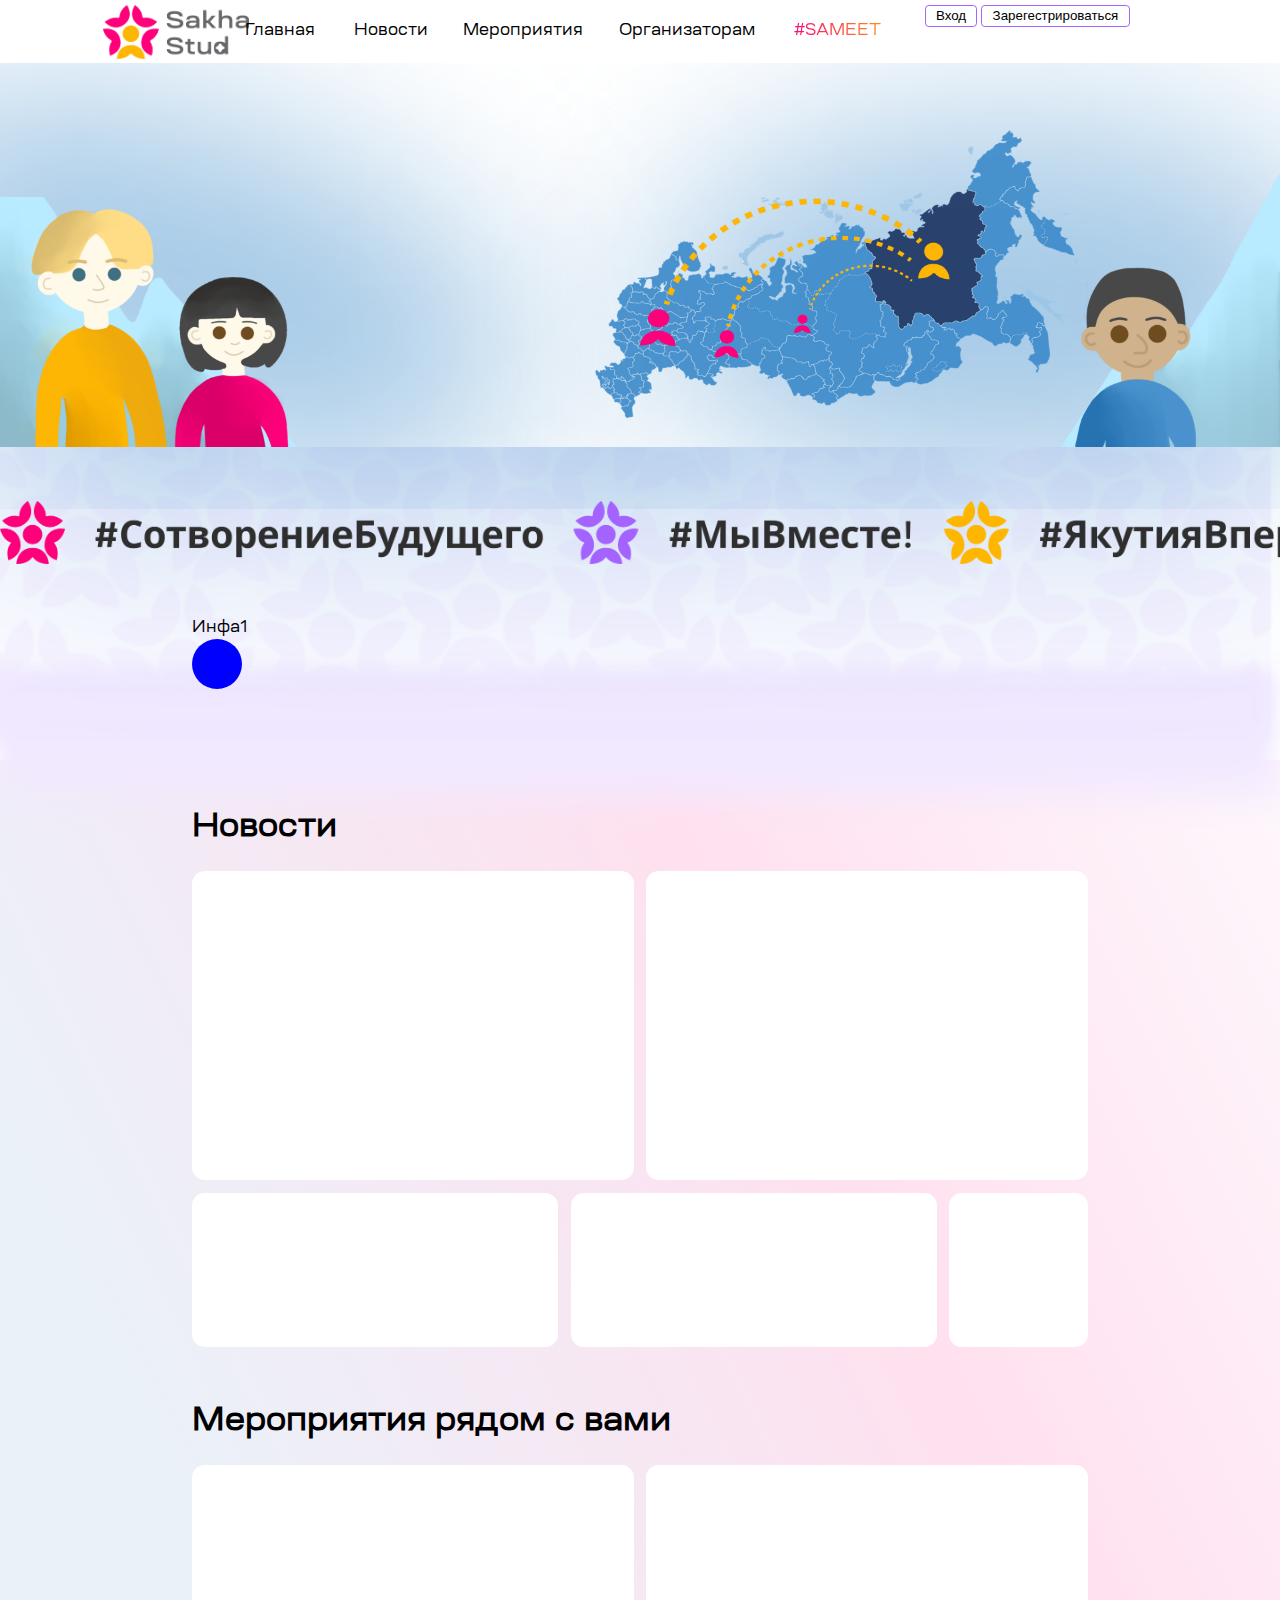
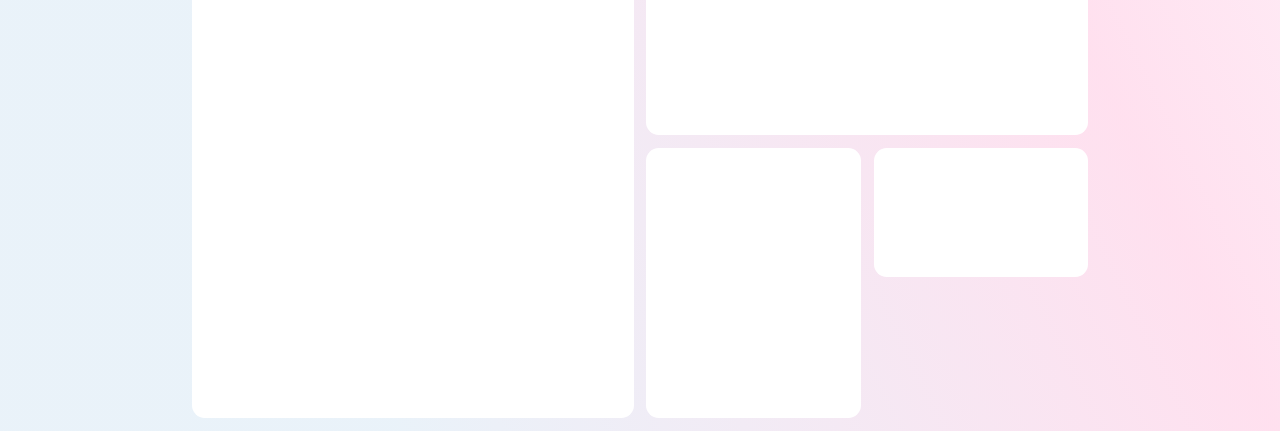
==== index.html @ ff9d755b "Add files via upload" ====
<!DOCTYPE html>
<html>
<head>
	<meta charset="utf-8">
	<meta name="viewport" content="width=device-width, initial-scale=1">
	<title>SakhaStud.ykt</title>
	<link rel="stylesheet" type="text/css" href="site.css">
</head>
<body>



<!-- Шапка -->
	<header class="header">
		<div class="headWrapper">
			<div></div>
			<img class="logo " src="imgs\Logo.png" alt="">

			<a href="#main" class=""><p>Главная</p></a>
			<a href="#news" class=""><p>Новости</p></a>
			<a href="#events" class=""><p>Мероприятия</p></a>
			<a href="#4organisators" class=""><p>Организаторам</p></a>
			<p class="hsh">#SAMEET</p>

			<div style="50%">
				<a href="login.html"><button>Вход</button></a>
				<a href="registration.html"><button>Зарегестрироваться</button></a>	
			</div>
			<div></div>
		</div>
	</header>

<!-- Тело -->
	<main id="main">
		<img class="back" src="imgs/back.png" alt="">

		<div class="mainImg"></div>
		<div class="imgCont"><img class="runningStroke" src="imgs/rStroke.png" /></div>

		<div class="container ">
			<div class=" threeInfo">
				<div style="display: block;" class="theInfo">
					<div class="prev" style="display: none;"></div>
					Инфа1 
					<div class="next"></div>
				</div>
				<div style="display: none;" class="theInfo">
					<div class="prev"></div>
					Инфа2
					<div class="next"></div>
				</div>
				<div style="display: none;" class="theInfo">
					<div class="prev"></div>
					Инфа3
					<div class="next" style="display: none;"></div>
				</div>
			</div>

			<div class="Block" id="news">
				<h1>Новости</h1>
				<div class="newsWrapper">
					<div class="news n1 "></div>
					<div class="news n2 "></div>
					<div class="news n3 "></div>
					<div class="news n4 "></div>
					<div class="news n5 "></div>
				</div>
			</div>

			<div class="Block" id="events">
				<h1>Мероприятия рядом с вами</h1>
				<div class="eventsWrapper">
					<div class="event e1 "></div>
					<div class="event e2 "></div>
					<div class="event e3 "></div>
					<div class="event e4 "></div>
				</div>
			</div>
		</div>
	</main>


<script src="site.js"></script>
</body>
</html>
---- site.css ----
*{
	box-sizing: border-box;
}

body{
	margin: 0;
	overflow-x: hidden;
	font-family: Ruberoid;
	background: linear-gradient(63.73deg, rgba(78, 149, 207, 0.12) 17.4%, rgba(254, 1, 122, 0.12) 55.91%, rgba(242, 232, 255, 0.12) 89.13%);
}

a{
	text-decoration: none; 
	color: black;
}
a:hover{
	text-decoration: underline;
}

button{
	border-style: none;
	background: none;
	border: 0.1vw solid #A464FF;
	border-radius: 0.3vw;
	transition: 0.5s;
	padding-left: 0.8vw;
	padding-right: 0.8vw;
	padding-top: 0.2vw;
	padding-bottom: 0.2vw;
}
button:hover{
	background: #A464FF;
	color: white;
}

/* Контейнер */
.container{
	width: 70vw;

	margin: 0 auto;;
}

/* Шапка */
.header{
	width: 100%;
	height: 7vh;

	z-index: 10;
	position: fixed;
	top: 0;
	left: 0;
	background: white;
}

.headWrapper{
	height: 100%;
	width: 100%;
	display: grid;
	grid-template-columns: auto 8.4vw 5.8vw 5.8vw 9.5vw 11vw 7.5vw 19.7vw auto;
	gap: 0 2.7vw;
	align-content: center;
}

.logo{
	height: 6vh;

	margin-top: auto;
	margin-bottom: auto;
}

.hsh{
	background: linear-gradient(89.92deg, #FB047C -7.2%, #FDB603 121.45%);
	color: transparent;
	-webkit-background-clip: text;
}

/* Тело */
.back{
	z-index: -10; 
	position: absolute; top: 0; 
	width: 100%; 
	box-shadow: 0 4vh 4vh #F2E9FF;
}

.mainImg{
	height: 30vw;
	width: 100%;
	background-image: url("imgs/mainImg.png");
	background-size: 100% 100%;
	box-shadow: 0 1vh 30vh #4F96D0;
}

@keyframes runningstroke{
	from {
		margin-left: -86.8vw;
	}
	to {
		margin-left: 0;
	}
}
.runningStroke{
	height: 100%;
	animation: runningstroke infinite 14s linear;
	z-index: 1;
}
.imgCont{
	overflow: hidden;
	width: 100%;
	height: 7vh;
	margin-top: 6vh;
	margin-bottom: 6vh;
}

main{
	margin-top: 7vh;
	padding-bottom: 10vh;
}

.threeInfo{
	height: 15vh;
	width: 100%;
	margin-right: auto;
	margin-left: auto;
}

.theInfo{
	height: 100%;
	width: 100%;
}

.next, .prev{
	height: 50px;
	width: 50px;
	border-radius: 25px;
	background: salmon;
}
.next{
	background: blue;
}
.prev{
	background: red;
}

.Block{
	width: 100%;
	height: 60vh;
	margin-top: 6vh;
}

.newsWrapper{
	height: 100%;
	width: 100%;
	display: grid;
	grid-template-columns: repeat(12, 1fr);
	grid-template-rows: 60% 30%;
	gap: 1vw 1vw;
	padding-bottom: 2vw;
}
.news{
	height: 100%;
	width: 100%;
	border-radius: 1vw;
	background: white;
}
.n1{
	grid-column: 1 / span 6;
	grid-row: 1 / 2;
}
.n2{
	grid-column: 7 / span 6;
	grid-row: 1 / 2;
}
.n3{
	grid-column: 1 / span 5;
	grid-row: 2 / 3;
}
.n4{
	grid-column: 6 / span 5;
	grid-row: 2 / 3;
}
.n5{
	grid-column: 11 / span 2;
	grid-row: 2 / 3;
}

.eventsWrapper{
	height: 100%;
	width: 100%;
	display: grid;
	grid-template-columns: repeat(4, 1fr);
	grid-template-rows: repeat(4, 25%);
	gap: 1vw 1vw;
	padding-bottom: 2vw;
}
.event{
	height: 100%;
	width: 100%;
	border-radius: 1vw;
	background: white;
}
.e1{
	grid-column: 1 / span 2;
	grid-row: 1 / 5;
}
.e2{
	grid-column: 3 / span 2;
	grid-row: 1 / 3;
}

.e3{
	grid-column: 3 / span 1;
	grid-row: 3 / 5;
}
.e4{
	grid-column: 4 / span 1;
	grid-row: 3 / 4;
}




/* Поиск людей */
.box4swap{
	margin: 0 auto;
	width: 20vw;
}

.swapBoxes{
	height: 40vh;
	width: 20vw;

	position: absolute;
	left: auto;
	right: auto;

	cursor: grab;
}

.like, .dislike {
	height: 100vh;
	width: 50vw;

	width: auto;
	position: absolute;
}

.like{
	right: 0;
}

.dislike{
	left: 0;
}

@font-face {
	font-family: "Ruberoid";
	src: url(fonts/Ruberoid-Regular.ttf);
}
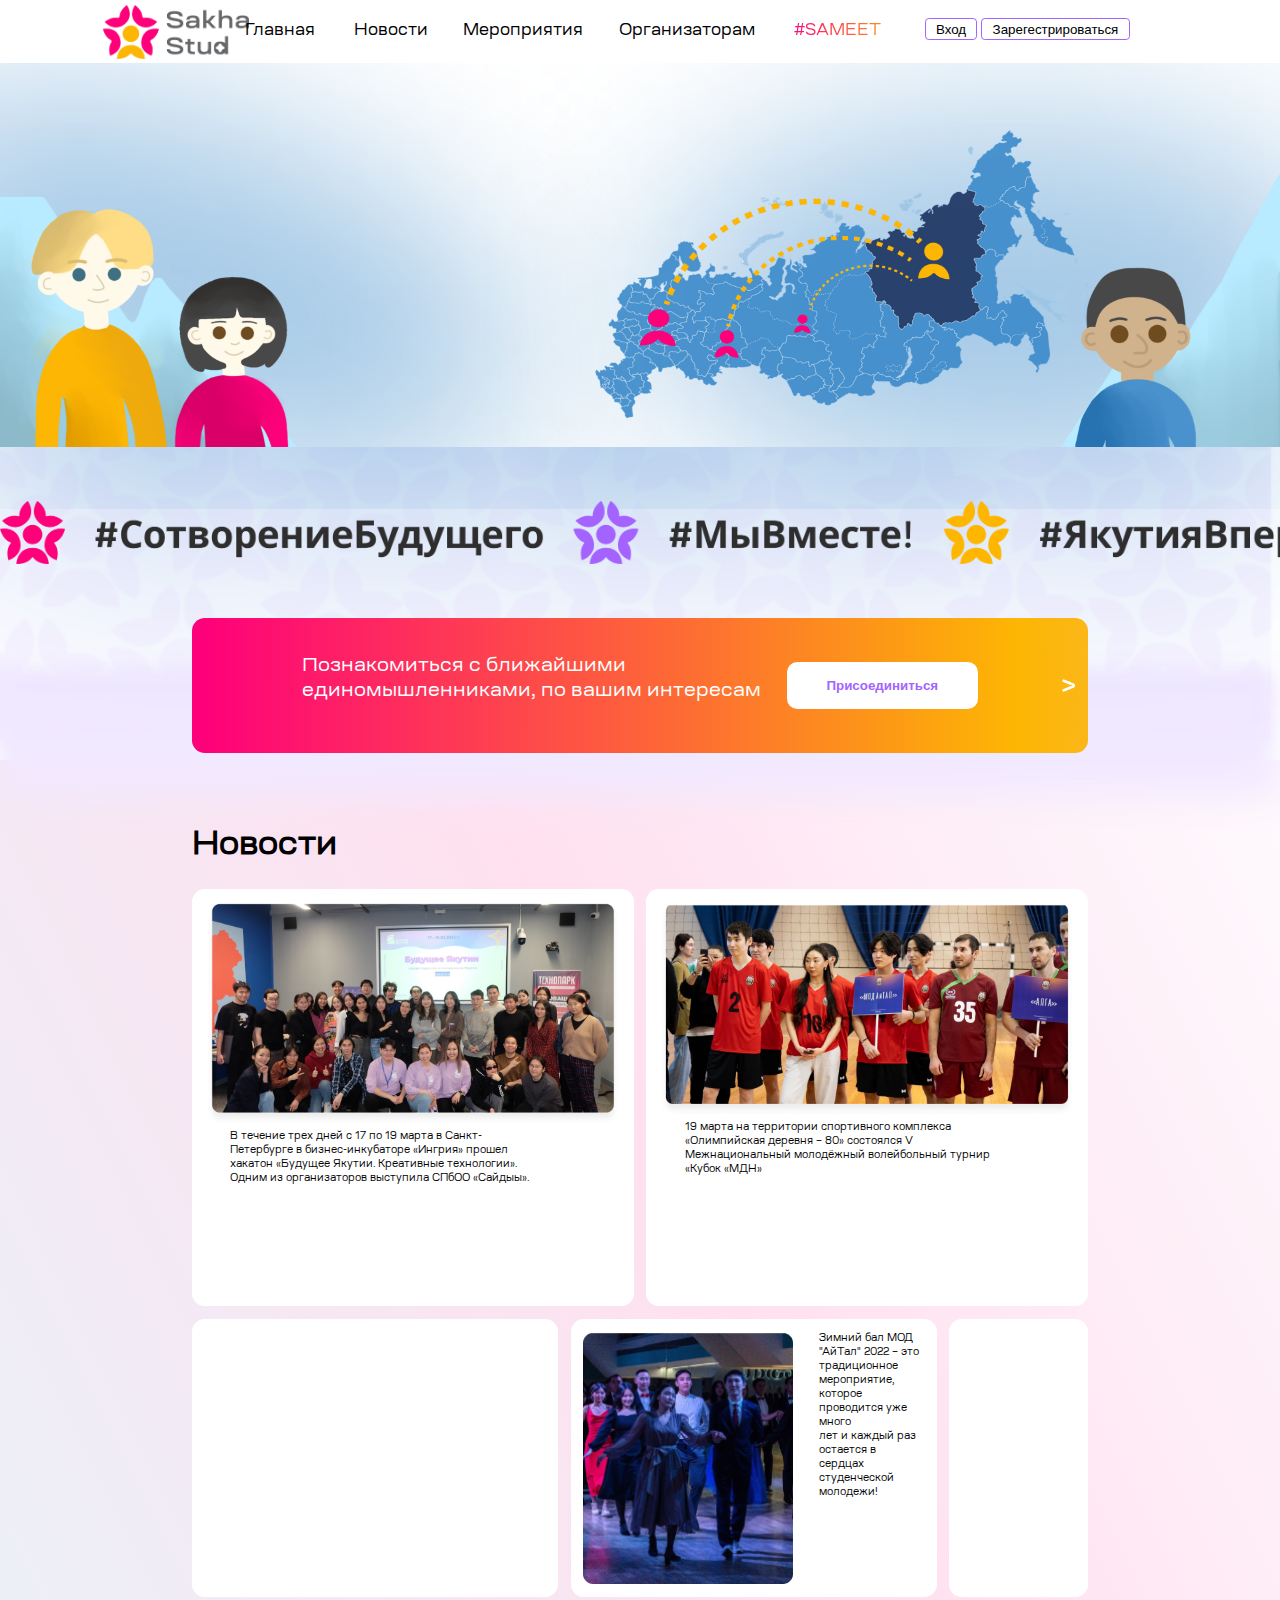
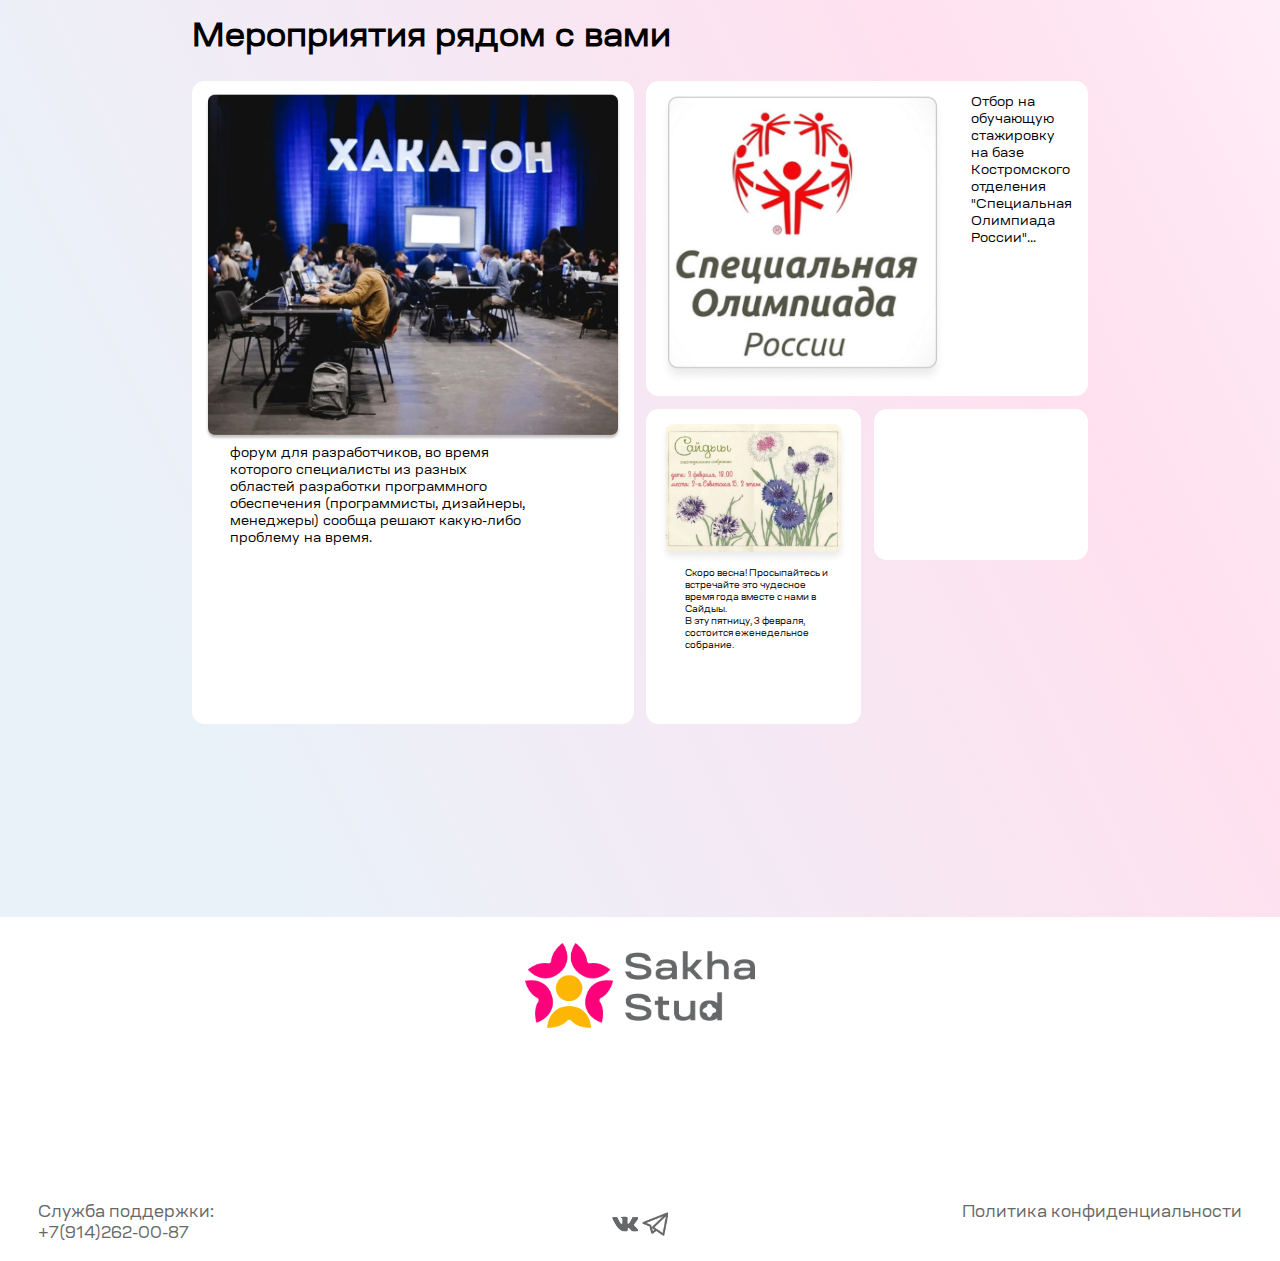
==== commit b6494aa1: "Add files via upload" ====
--- a/index.html
+++ b/index.html
@@ -22,9 +22,9 @@
 			<a href="#4organisators" class=""><p>Организаторам</p></a>
 			<p class="hsh">#SAMEET</p>
 
-			<div style="50%">
-				<a href="login.html"><button>Вход</button></a>
-				<a href="registration.html"><button>Зарегестрироваться</button></a>	
+			<div style="height: 50%; margin-top: auto; margin-bottom: auto;">
+				<a href="login.html"><button class="button">Вход</button></a>
+				<a href="registration.html"><button class="button">Зарегестрироваться</button></a>	
 			</div>
 			<div></div>
 		</div>
@@ -39,46 +39,84 @@
 
 		<div class="container ">
 			<div class=" threeInfo">
-				<div style="display: block;" class="theInfo">
-					<div class="prev" style="display: none;"></div>
-					Инфа1 
-					<div class="next"></div>
+
+				<div style="left: 0; z-index: 10; display: flex; background: linear-gradient(90.08deg, #FE017A 1.39%, #FDB603 91.98%, rgba(186, 77, 224, 0.28) 185.26%);" class="theInfo">
+					<img src="imgs/arrow.png" class="prev" style="visibility: hidden;"/>
+					<p class="Itext">Познакомиться с ближайшими <br> единомышленниками, по вашим интересам</p>
+					<button class="join">Присоединиться</button>
+					<img src="imgs/arrow.png" class="next"/>
+					<div class="whImg1"></div>
+					<div class="whImg2"></div>
 				</div>
-				<div style="display: none;" class="theInfo">
-					<div class="prev"></div>
-					Инфа2
-					<div class="next"></div>
+
+				<div style="right: -70vw; z-index: 11; display: flex; background: linear-gradient(90deg, #4992CE 1.31%, #FE017A 98.11%, #FEB600 148.33%);" class="theInfo">
+					<img src="imgs/arrow.png" class="prev"/>
+					<p class="Itext">Станем еще ближе! <br> Присоединяйся к нам ВКонтакте</p>
+					<button class="join">Присоединиться</button>
+					<img src="imgs/arrow.png" class="next" style="visibility: hidden;"/>
+					<div class="whImg1"></div>
+					<div class="whImg2"></div>
 				</div>
-				<div style="display: none;" class="theInfo">
-					<div class="prev"></div>
-					Инфа3
-					<div class="next" style="display: none;"></div>
+
+			</div>
+
+			<div class="Block" id="news" style="height: 80vh;">
+				<h1>Новости</h1>
+				<div class="newsWrapper">
+					<div class="news n1 ">
+						<img style="width: 100%;" src="imgs/news1.png" alt="" class="nImg">
+						<p class="nText">В течение трех дней с 17 по 19 марта в Санкт- <br> Петербурге в бизнес-инкубаторе «Ингрия» прошел <br> хакатон «Будущее Якутии. Креативные технологии». <br> Одним из организаторов выступила СПбОО «Сайдыы».</p>
+					</div>
+					<div class="news n2 ">
+						<img style="width: 100%;" src="imgs/news2.png" alt="" class="nImg">
+						<p class="nText">19 марта на территории спортивного комплекса <br> «Олимпийская деревня – 80» состоялся V <br> Межнациональный молодёжный волейбольный турнир <br> «Кубок «МДН»</p>
+					</div>
+					<div class="news n3">
+						
+					</div>
+					<div class="news n4" style="display: flex;">
+						<img style="height: 100%;" src="imgs/news4.png" alt="" class="nImg">
+						<p class="nText">Зимний бал МОД <br> "АйТал" 2022 – это <br> традиционное <br> мероприятие, которое <br> проводится уже много <br> лет и каждый раз <br> остается в сердцах <br> студенческой <br> молодежи!</p>
+					</div>
+					<div class="news n5 ">
+
+					</div>
 				</div>
 			</div>
 
-			<div class="Block" id="news">
-				<h1>Новости</h1>
-				<div class="newsWrapper">
-					<div class="news n1 "></div>
-					<div class="news n2 "></div>
-					<div class="news n3 "></div>
-					<div class="news n4 "></div>
-					<div class="news n5 "></div>
-				</div>
-			</div>
-
-			<div class="Block" id="events">
+			<div class="Block" id="events" style="height: 70vh;">
 				<h1>Мероприятия рядом с вами</h1>
 				<div class="eventsWrapper">
-					<div class="event e1 "></div>
-					<div class="event e2 "></div>
-					<div class="event e3 "></div>
+					<div class="event e1 ">
+						<img style="width: 100%;" src="imgs/event1.png" alt="" class="nImg">
+						<p class="nText">форум для разработчиков, во время <br> которого специалисты из разных <br> областей разработки программного <br> обеспечения (программисты, дизайнеры, <br> менеджеры) сообща решают какую-либо <br> проблему на время.</p>
+					</div>
+					<div class="event e2" style="display: flex;">
+						<img style="height: 100%;" src="imgs/event2.png" alt="" class="nImg">
+						<p class="nText">Отбор на обучающую <br> стажировку <br> на базе Костромского <br> отделения <br> "Специальная <br> Олимпиада России"...</p>
+					</div>
+					<div class="event e3 ">
+						<img style="width: 100%;" src="imgs/event3.png" alt="" class="nImg">
+						<p class="nText" style="font-size: 0.7vw;">Скоро весна! Просыпайтесь и <br> встречайте это чудесное <br> время года вместе с нами в <br> Сайдыы. <br> В эту пятницу, 3 февраля, <br> состоится еженедельное собрание.</p>
+					</div>
 					<div class="event e4 "></div>
 				</div>
 			</div>
 		</div>
 	</main>
 
+	<footer>
+		<div class="limgWrapper"><img class="logo2" src="imgs\Logo.png" alt=""></div>
+	</footer>
+		<div class="niz">
+			<div style="text-align: left; width: 30vw; margin-left: 3vw; margin-right: auto;"><p>Служба поддержки: <br> +7(914)262-00-87</p></div>
+			<div class="iconsWrapper">
+				<img class="lIcons" src="imgs\vk.png" alt="">
+				<img class="lIcons" src="imgs\teleg.png" alt="">
+			</div>
+			<div style="text-align: right; width: 30vw; margin-right: 3vw; margin-left: auto;"><a style="color: #666768;"><p>Политика конфиденциальности</p></a></div>
+		</div>
+
 
 <script src="site.js"></script>
 </body>
--- a/site.css
+++ b/site.css
@@ -17,7 +17,7 @@
 	text-decoration: underline;
 }
 
-button{
+.button{
 	border-style: none;
 	background: none;
 	border: 0.1vw solid #A464FF;
@@ -28,7 +28,7 @@
 	padding-top: 0.2vw;
 	padding-bottom: 0.2vw;
 }
-button:hover{
+.button:hover{
 	background: #A464FF;
 	color: white;
 }
@@ -45,7 +45,7 @@
 	width: 100%;
 	height: 7vh;
 
-	z-index: 10;
+	z-index: 100;
 	position: fixed;
 	top: 0;
 	left: 0;
@@ -121,30 +121,67 @@
 	width: 100%;
 	margin-right: auto;
 	margin-left: auto;
+	border-radius: 1vw;
+	color: white;
+	font-size: 1.5vw;
+	display: flex;
+	overflow: hidden;
+	position: relative;
 }
 
 .theInfo{
-	height: 100%;
-	width: 100%;
+	height: 15vh;
+	width: 70vw;
+	position: absolute;
+	transition: 0.5s;
 }
 
 .next, .prev{
-	height: 50px;
-	width: 50px;
-	border-radius: 25px;
-	background: salmon;
+	height: 1vw;
+	width: 1vw;
+	margin-top: auto;
+	margin-bottom: auto;
+	transition: 0.5s;
 }
 .next{
-	background: blue;
+	margin-left: auto;
+	margin-right: 1vw;
 }
 .prev{
-	background: red;
+	margin-right: auto;
+	margin-left: 1vw;
+	rotate: 180deg;
+}
+.join{
+	border-style: none;
+	background: white;
+	color: #A464FF;
+	border-radius: 0.8vw;
+	transition: 0.5s;
+	padding-left: 3vw;
+	padding-right: 3vw;
+	padding-top: 0.2vw;
+	padding-bottom: 0.2vw;
+	height: 35%;
+	font-weight: 700;
+	margin-top: auto;
+	margin-bottom: auto;
+	margin-left: 2vw;
+	border: 0.1vw solid transparent;
+}
+.join:hover{
+	border: 0.1vw solid #A464FF;
+	box-shadow: 0 0 0.6vw 0.1vw #A464FF inset;
+}
+.Itext{
+	margin-top: auto;
+	margin-bottom: auto;
+	height: 7vh;
 }
 
 .Block{
 	width: 100%;
-	height: 60vh;
-	margin-top: 6vh;
+	margin-top: 8vh;
 }
 
 .newsWrapper{
@@ -152,7 +189,7 @@
 	width: 100%;
 	display: grid;
 	grid-template-columns: repeat(12, 1fr);
-	grid-template-rows: 60% 30%;
+	grid-template-rows: 60% 40%;
 	gap: 1vw 1vw;
 	padding-bottom: 2vw;
 }
@@ -161,6 +198,8 @@
 	width: 100%;
 	border-radius: 1vw;
 	background: white;
+	padding: 1vw;
+	font-size: 0.8vw;
 }
 .n1{
 	grid-column: 1 / span 6;
@@ -181,6 +220,13 @@
 .n5{
 	grid-column: 11 / span 2;
 	grid-row: 2 / 3;
+}
+.nImg{
+	
+}
+.nText{
+	margin-left: 2vw;
+	margin-top: 0;
 }
 
 .eventsWrapper{
@@ -197,6 +243,8 @@
 	width: 100%;
 	border-radius: 1vw;
 	background: white;
+	padding: 1vw;
+	font-size: 1vw;
 }
 .e1{
 	grid-column: 1 / span 2;
@@ -216,7 +264,38 @@
 	grid-row: 3 / 4;
 }
 
-
+footer{
+	width: 100%;
+	height: 30vh;
+	background: white;
+	margin-top: 20vh;
+}
+.logo2{
+	width: 18vw;
+	margin-right: auto;
+	margin-left: auto;
+	margin-top: 2vw;
+}
+.limgWrapper{
+	width: 18vw;
+	margin-right: auto;
+	margin-left: auto;
+}
+.niz{
+	width: 100%;
+	color: #666768;
+	display: flex;
+	background: white;
+}
+.lIcons{
+	height: 2vw;
+	width: 2vw;
+}
+.iconsWrapper{
+	height: 2vw;
+	margin-top: auto;
+	margin-bottom: auto;
+}
 
 
 /* Поиск людей */
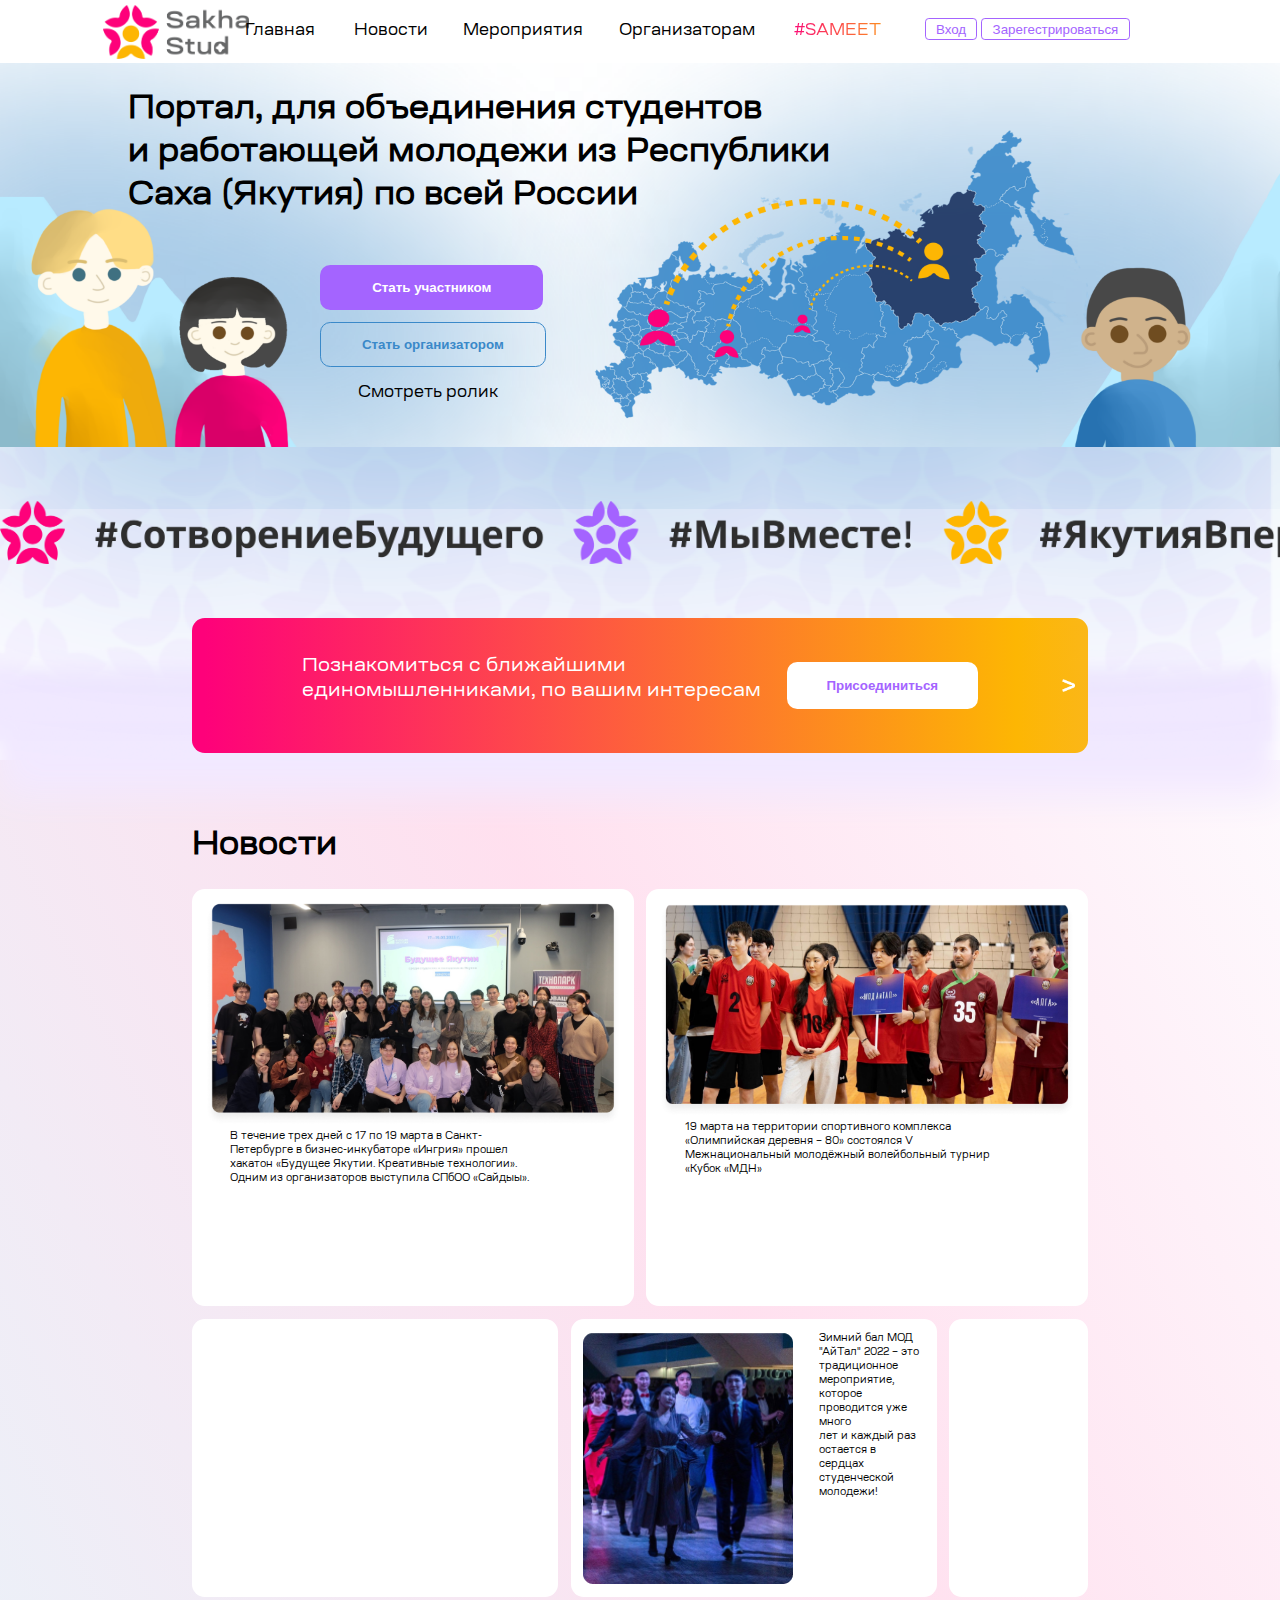
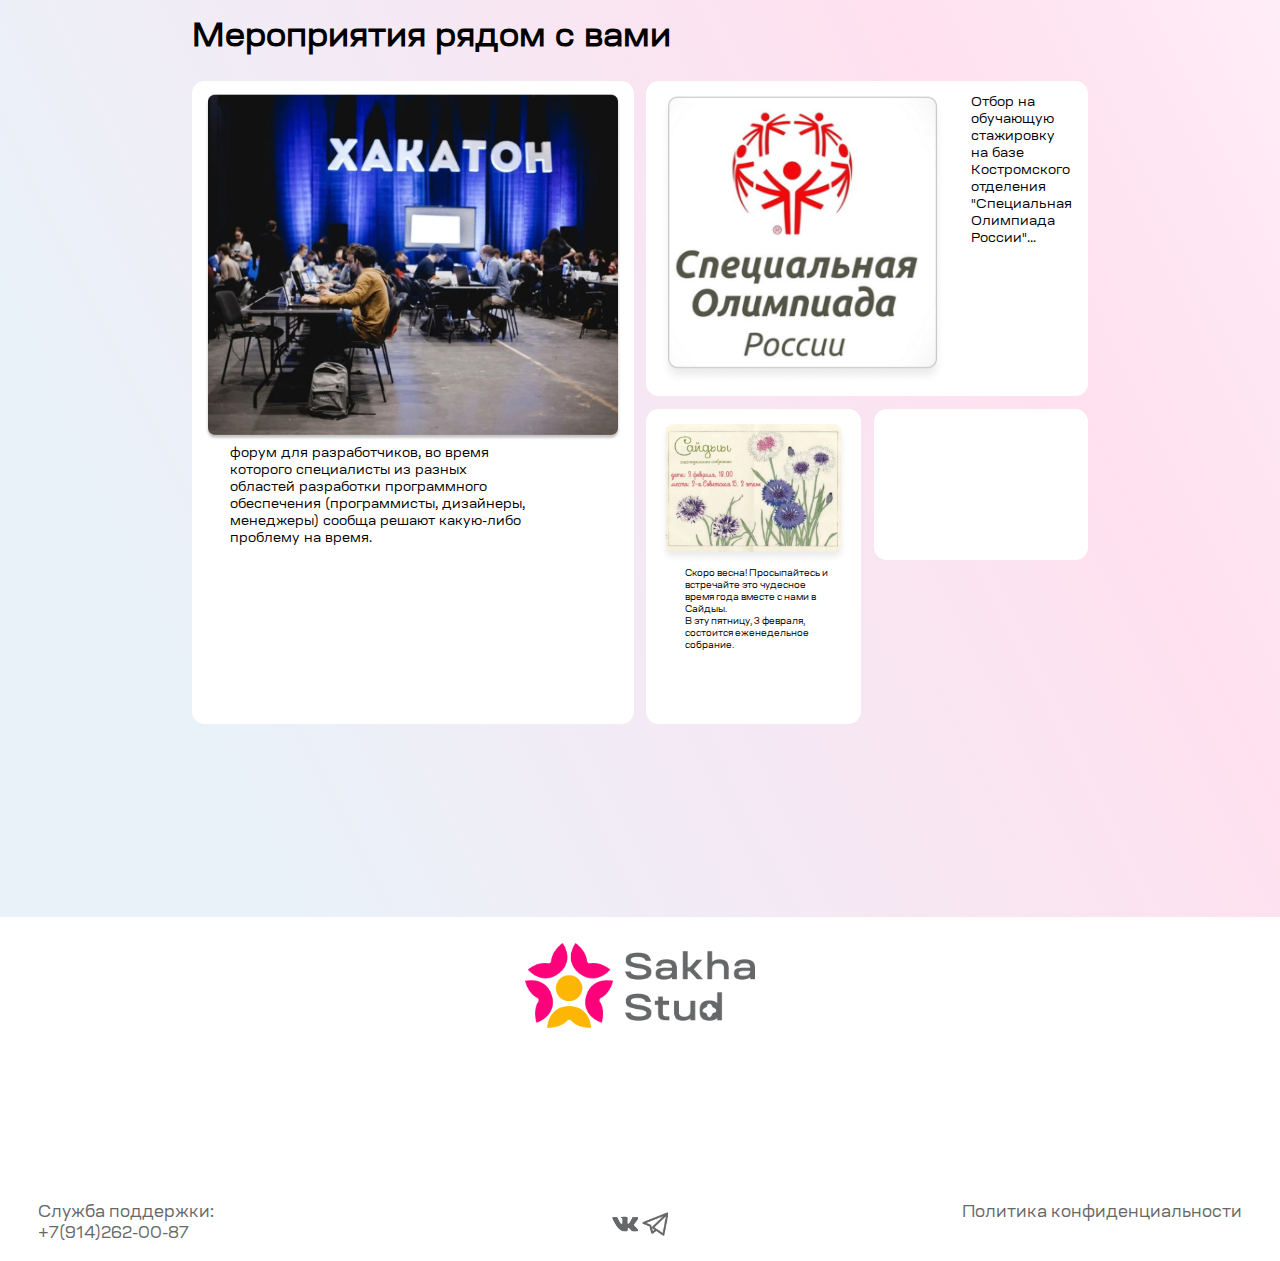
==== commit 0537d332: "Add files via upload" ====
--- a/index.html
+++ b/index.html
@@ -6,7 +6,7 @@
 	<title>SakhaStud.ykt</title>
 	<link rel="stylesheet" type="text/css" href="site.css">
 </head>
-<body>
+<body style="background: linear-gradient(63.73deg, rgba(78, 149, 207, 0.12) 17.4%, rgba(254, 1, 122, 0.12) 55.91%, rgba(242, 232, 255, 0.12) 89.13%);">
 
 
 
@@ -34,7 +34,12 @@
 	<main id="main">
 		<img class="back" src="imgs/back.png" alt="">
 
-		<div class="mainImg"></div>
+		<div class="mainImg">
+			<h1 style="margin-left: 10vw; padding-top: 2vw; padding-bottom: 2vw;">Портал, для объединения студентов <br> и работающей молодежи из Республики <br> Саха (Якутия) по всей России</h1>
+			<div><button class="button2">Стать участником</button></div>
+			<div><button class="button3">Стать организатором</button></div>
+			<p class="cVid">Смотреть ролик</p>
+		</div>
 		<div class="imgCont"><img class="runningStroke" src="imgs/rStroke.png" /></div>
 
 		<div class="container ">
--- a/site.css
+++ b/site.css
@@ -4,9 +4,9 @@
 
 body{
 	margin: 0;
+	padding: 0;
 	overflow-x: hidden;
 	font-family: Ruberoid;
-	background: linear-gradient(63.73deg, rgba(78, 149, 207, 0.12) 17.4%, rgba(254, 1, 122, 0.12) 55.91%, rgba(242, 232, 255, 0.12) 89.13%);
 }
 
 a{
@@ -21,6 +21,7 @@
 	border-style: none;
 	background: none;
 	border: 0.1vw solid #A464FF;
+	color: #A464FF;
 	border-radius: 0.3vw;
 	transition: 0.5s;
 	padding-left: 0.8vw;
@@ -31,6 +32,46 @@
 .button:hover{
 	background: #A464FF;
 	color: white;
+}
+.button2{
+	border-style: none;
+	background: #A464FF;
+	color: white;
+	border-radius: 0.8vw;
+	transition: 0.5s;
+	padding-left: 4vw;
+	padding-right: 4vw;
+	padding-top: 0.2vw;
+	padding-bottom: 0.2vw;
+	height: 5vh;
+	font-weight: 700;
+	margin-left: 25vw;
+	border: 0.1vw solid transparent;
+}
+.button2:hover{
+	background: #842EFF;
+}
+.button3{
+	border-style: none;
+	background: none;
+	color: #3A89C9;
+	border-radius: 0.8vw;
+	transition: 0.5s;
+	padding-left: 3.2vw;
+	padding-right: 3.2vw;
+	padding-top: 0.2vw;
+	padding-bottom: 0.2vw;
+	height: 5vh;
+	font-weight: 700;
+	margin-left: 25vw;
+	margin-top: 1vw;
+	border: 0.1vw solid #3A89C9;
+}
+.button3:hover{
+	box-shadow: 0 0 0.6vw 0.1vw #3A89C9;
+}
+.cVid{
+	margin-left: 28vw;
 }
 
 /* Контейнер */
@@ -297,38 +338,11 @@
 	margin-bottom: auto;
 }
 
-
-/* Поиск людей */
-.box4swap{
-	margin: 0 auto;
-	width: 20vw;
-}
-
-.swapBoxes{
-	height: 40vh;
-	width: 20vw;
-
-	position: absolute;
-	left: auto;
-	right: auto;
-
-	cursor: grab;
-}
-
-.like, .dislike {
-	height: 100vh;
-	width: 50vw;
-
-	width: auto;
-	position: absolute;
-}
-
-.like{
-	right: 0;
-}
-
-.dislike{
-	left: 0;
+.intregBlock{
+	width: 50%;
+	height: 100%;
+	background: white;
+	margin: 0;
 }
 
 @font-face {
